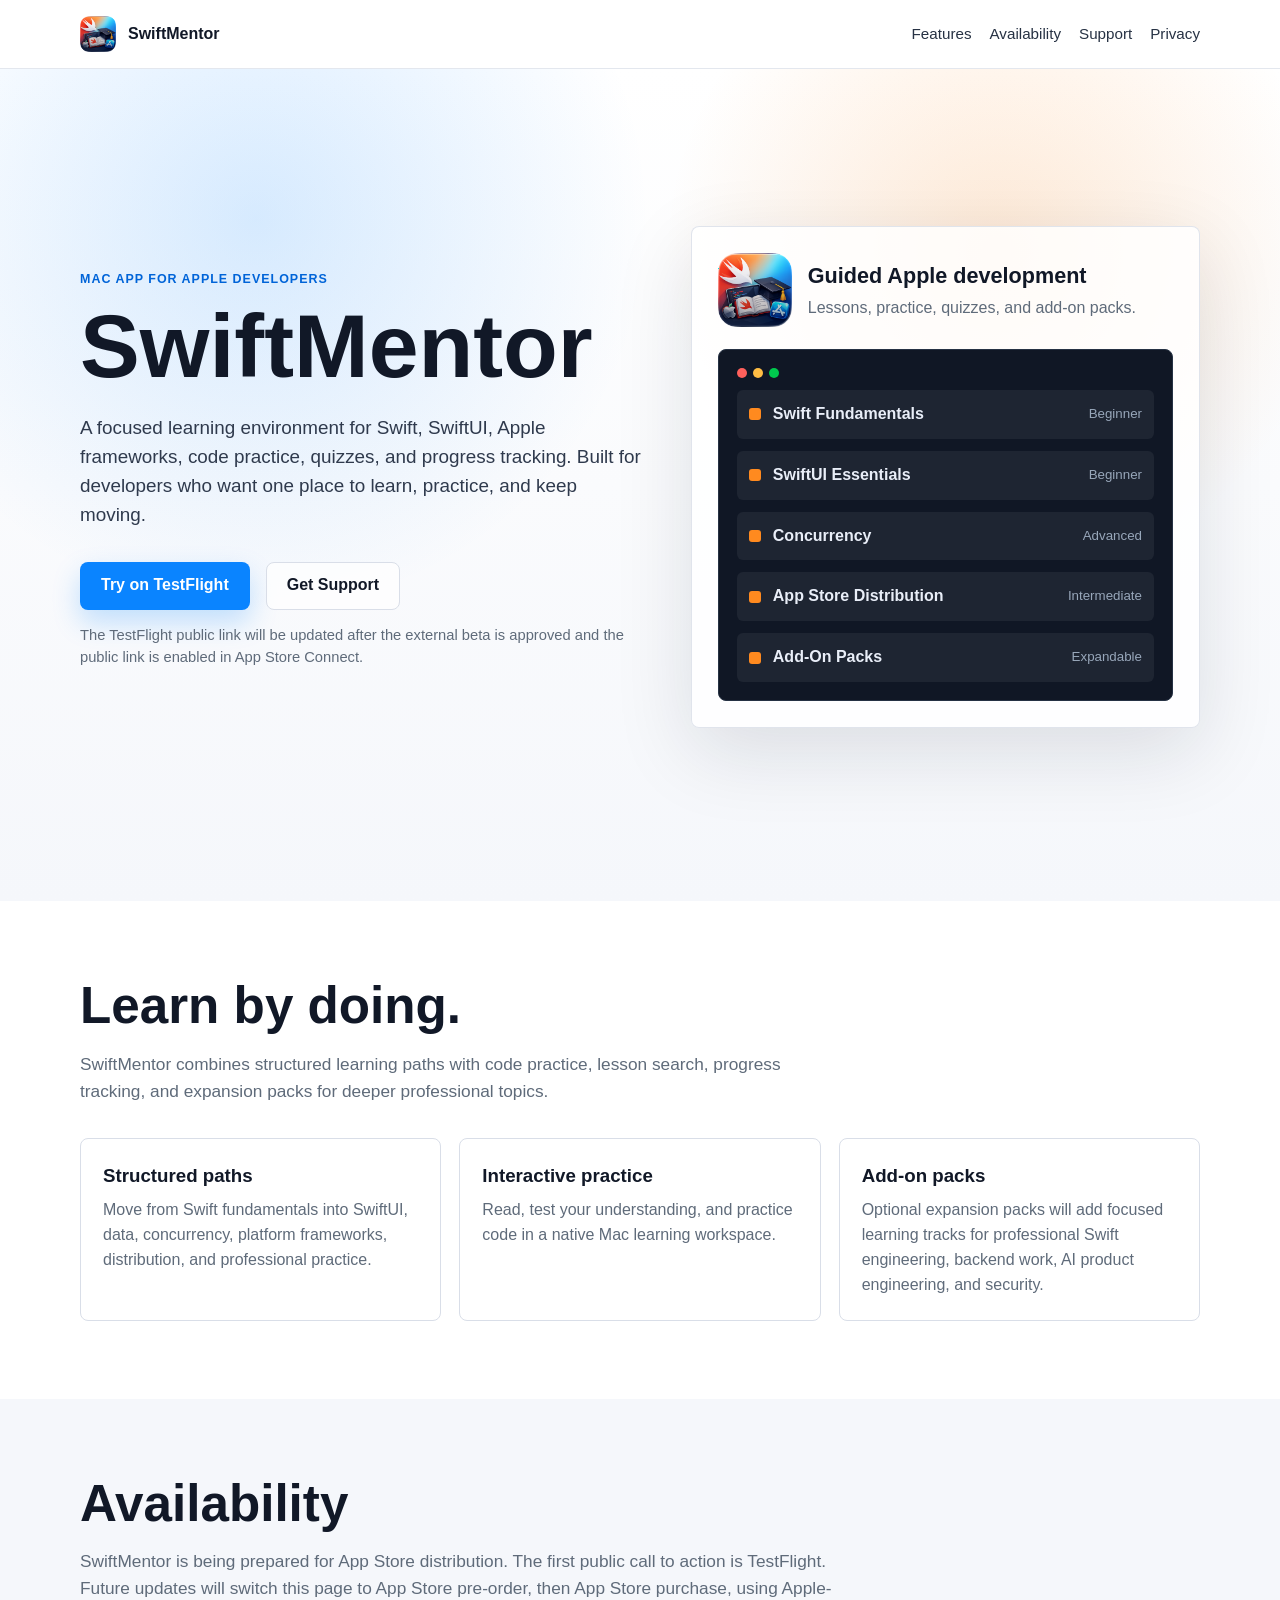
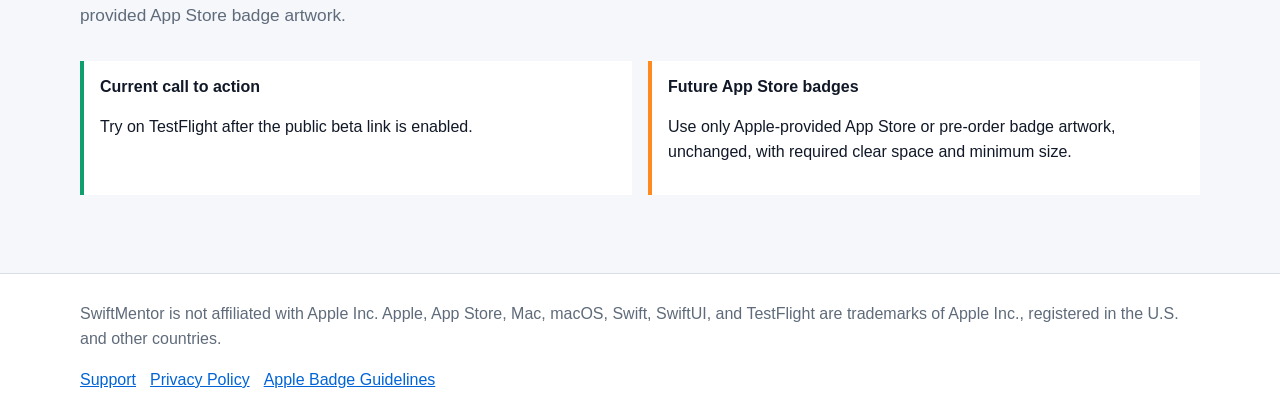
==== index.html @ 4f03663a "Create public App Store Pages site" ====
<!doctype html>
<html lang="en">
  <head>
    <meta charset="utf-8">
    <meta name="viewport" content="width=device-width, initial-scale=1">
    <title>SwiftMentor - Apple Development Tutor for Mac</title>
    <meta name="description" content="SwiftMentor is a native Mac learning app for Swift, SwiftUI, Apple frameworks, code practice, quizzes, and guided progress.">
    <meta property="og:title" content="SwiftMentor">
    <meta property="og:description" content="A focused Apple development tutor for Mac, with guided lessons, quizzes, practice, and expandable learning packs.">
    <meta property="og:type" content="website">
    <meta property="og:image" content="assets/swiftmentor-icon.png">
    <link rel="icon" href="assets/swiftmentor-icon.png">
    <link rel="stylesheet" href="styles.css">
  </head>
  <body>
    <header class="site-header">
      <nav class="nav" aria-label="Primary">
        <a class="brand" href="index.html">
          <img src="assets/swiftmentor-icon.png" alt="" width="36" height="36">
          <span>SwiftMentor</span>
        </a>
        <div class="nav-links">
          <a href="#features">Features</a>
          <a href="#availability">Availability</a>
          <a href="support.html">Support</a>
          <a href="privacy.html">Privacy</a>
        </div>
      </nav>
    </header>

    <main>
      <section class="hero">
        <div class="hero-inner hero-grid">
          <div>
            <p class="eyebrow">Mac app for Apple developers</p>
            <h1>SwiftMentor</h1>
            <p class="hero-copy">A focused learning environment for Swift, SwiftUI, Apple frameworks, code practice, quizzes, and progress tracking. Built for developers who want one place to learn, practice, and keep moving.</p>
            <div class="cta-row">
              <a class="primary-button" href="https://testflight.apple.com/join/REPLACE_WITH_PUBLIC_LINK" aria-label="Try SwiftMentor on TestFlight">Try on TestFlight</a>
              <a class="secondary-button" href="support.html">Get Support</a>
            </div>
            <p class="note">The TestFlight public link will be updated after the external beta is approved and the public link is enabled in App Store Connect.</p>
          </div>

          <div class="product-panel" aria-label="SwiftMentor preview">
            <div class="product-header">
              <img src="assets/swiftmentor-icon.png" alt="SwiftMentor app icon" width="74" height="74">
              <div>
                <h2>Guided Apple development</h2>
                <p>Lessons, practice, quizzes, and add-on packs.</p>
              </div>
            </div>
            <div class="screen" aria-hidden="true">
              <div class="screen-bar"><span class="dot"></span><span class="dot"></span><span class="dot"></span></div>
              <div class="lesson-row"><span></span><strong>Swift Fundamentals</strong><small>Beginner</small></div>
              <div class="lesson-row"><span></span><strong>SwiftUI Essentials</strong><small>Beginner</small></div>
              <div class="lesson-row"><span></span><strong>Concurrency</strong><small>Advanced</small></div>
              <div class="lesson-row"><span></span><strong>App Store Distribution</strong><small>Intermediate</small></div>
              <div class="lesson-row"><span></span><strong>Add-On Packs</strong><small>Expandable</small></div>
            </div>
          </div>
        </div>
      </section>

      <section class="section" id="features">
        <div class="section-inner">
          <h2>Learn by doing.</h2>
          <p class="section-lede">SwiftMentor combines structured learning paths with code practice, lesson search, progress tracking, and expansion packs for deeper professional topics.</p>
          <div class="feature-grid">
            <article class="feature">
              <h3>Structured paths</h3>
              <p>Move from Swift fundamentals into SwiftUI, data, concurrency, platform frameworks, distribution, and professional practice.</p>
            </article>
            <article class="feature">
              <h3>Interactive practice</h3>
              <p>Read, test your understanding, and practice code in a native Mac learning workspace.</p>
            </article>
            <article class="feature">
              <h3>Add-on packs</h3>
              <p>Optional expansion packs will add focused learning tracks for professional Swift engineering, backend work, AI product engineering, and security.</p>
            </article>
          </div>
        </div>
      </section>

      <section class="section alt" id="availability">
        <div class="section-inner">
          <h2>Availability</h2>
          <p class="section-lede">SwiftMentor is being prepared for App Store distribution. The first public call to action is TestFlight. Future updates will switch this page to App Store pre-order, then App Store purchase, using Apple-provided App Store badge artwork.</p>
          <div class="status-list">
            <div class="status-item">
              <strong>Current call to action</strong>
              <p>Try on TestFlight after the public beta link is enabled.</p>
            </div>
            <div class="status-item pending">
              <strong>Future App Store badges</strong>
              <p>Use only Apple-provided App Store or pre-order badge artwork, unchanged, with required clear space and minimum size.</p>
            </div>
          </div>
        </div>
      </section>
    </main>

    <footer class="site-footer">
      <div class="footer-inner">
        <span>SwiftMentor is not affiliated with Apple Inc. Apple, App Store, Mac, macOS, Swift, SwiftUI, and TestFlight are trademarks of Apple Inc., registered in the U.S. and other countries.</span>
        <div class="footer-links">
          <a href="support.html">Support</a>
          <a href="privacy.html">Privacy Policy</a>
          <a href="https://developer.apple.com/app-store/marketing/guidelines/">Apple Badge Guidelines</a>
        </div>
      </div>
    </footer>
  </body>
</html>
---- styles.css ----
:root {
  color-scheme: light;
  --ink: #111827;
  --muted: #5f6b7a;
  --line: #d9dee8;
  --panel: #ffffff;
  --wash: #f5f7fb;
  --blue: #0a84ff;
  --blue-dark: #0064d8;
  --orange: #ff8a1f;
  --green: #0f9f6e;
  --shadow: 0 24px 80px rgba(17, 24, 39, 0.12);
}

* {
  box-sizing: border-box;
}

body {
  margin: 0;
  font-family: -apple-system, BlinkMacSystemFont, "SF Pro Text", "Segoe UI", sans-serif;
  color: var(--ink);
  background: #fff;
  line-height: 1.55;
}

a {
  color: var(--blue-dark);
}

.site-header {
  position: sticky;
  top: 0;
  z-index: 10;
  border-bottom: 1px solid rgba(217, 222, 232, 0.72);
  background: rgba(255, 255, 255, 0.88);
  backdrop-filter: blur(18px);
}

.nav {
  width: min(1120px, calc(100% - 32px));
  margin: 0 auto;
  display: flex;
  align-items: center;
  justify-content: space-between;
  min-height: 68px;
  gap: 24px;
}

.brand {
  display: flex;
  align-items: center;
  gap: 12px;
  color: var(--ink);
  text-decoration: none;
  font-weight: 700;
}

.brand img {
  width: 36px;
  height: 36px;
  border-radius: 8px;
}

.nav-links {
  display: flex;
  align-items: center;
  gap: 18px;
  font-size: 0.95rem;
}

.nav-links a {
  color: #273244;
  text-decoration: none;
}

.hero {
  min-height: calc(100vh - 68px);
  display: grid;
  align-items: center;
  background:
    radial-gradient(circle at 20% 18%, rgba(10, 132, 255, 0.16), transparent 32%),
    radial-gradient(circle at 78% 22%, rgba(255, 138, 31, 0.18), transparent 28%),
    linear-gradient(180deg, #ffffff 0%, #f5f7fb 100%);
}

.hero-inner,
.section-inner,
.legal-main {
  width: min(1120px, calc(100% - 32px));
  margin: 0 auto;
}

.hero-grid {
  display: grid;
  grid-template-columns: minmax(0, 1.05fr) minmax(300px, 0.95fr);
  gap: 48px;
  align-items: center;
  padding: 56px 0 72px;
}

.eyebrow {
  color: var(--blue-dark);
  font-weight: 700;
  text-transform: uppercase;
  font-size: 0.78rem;
  letter-spacing: 0.08em;
  margin: 0 0 16px;
}

h1 {
  font-size: clamp(3rem, 7vw, 6.75rem);
  line-height: 0.93;
  margin: 0 0 24px;
}

.hero-copy {
  color: #2f3a4d;
  font-size: 1.18rem;
  max-width: 680px;
  margin: 0 0 32px;
}

.cta-row {
  display: flex;
  flex-wrap: wrap;
  align-items: center;
  gap: 16px;
}

.primary-button,
.secondary-button {
  min-height: 48px;
  display: inline-flex;
  align-items: center;
  justify-content: center;
  padding: 0 20px;
  border-radius: 8px;
  font-weight: 700;
  text-decoration: none;
  border: 1px solid transparent;
}

.primary-button {
  color: #fff;
  background: var(--blue);
  box-shadow: 0 12px 28px rgba(10, 132, 255, 0.24);
}

.primary-button:hover {
  background: var(--blue-dark);
}

.secondary-button {
  color: var(--ink);
  background: rgba(255, 255, 255, 0.72);
  border-color: var(--line);
}

.note {
  color: var(--muted);
  font-size: 0.92rem;
  margin-top: 14px;
}

.product-panel {
  background: rgba(255, 255, 255, 0.82);
  border: 1px solid rgba(217, 222, 232, 0.82);
  box-shadow: var(--shadow);
  border-radius: 8px;
  padding: 26px;
}

.product-header {
  display: flex;
  align-items: center;
  gap: 16px;
  margin-bottom: 22px;
}

.product-header img {
  width: 74px;
  height: 74px;
  border-radius: 16px;
}

.product-header h2 {
  margin: 0 0 4px;
  font-size: 1.35rem;
}

.product-header p {
  margin: 0;
  color: var(--muted);
}

.screen {
  min-height: 300px;
  border-radius: 8px;
  border: 1px solid #263244;
  background: #101725;
  color: #e9eef8;
  padding: 18px;
  display: grid;
  gap: 12px;
}

.screen-bar {
  display: flex;
  gap: 6px;
}

.dot {
  width: 10px;
  height: 10px;
  border-radius: 50%;
  background: #ff605c;
}

.dot:nth-child(2) {
  background: #ffbd44;
}

.dot:nth-child(3) {
  background: #00ca4e;
}

.lesson-row {
  display: grid;
  grid-template-columns: 12px 1fr auto;
  align-items: center;
  gap: 12px;
  padding: 12px;
  border-radius: 6px;
  background: rgba(255, 255, 255, 0.06);
}

.lesson-row span:first-child {
  width: 12px;
  height: 12px;
  border-radius: 3px;
  background: var(--orange);
}

.lesson-row small {
  color: #98a7ba;
}

.section {
  padding: 78px 0;
}

.section.alt {
  background: var(--wash);
}

.section h2,
.legal-main h1 {
  font-size: clamp(2rem, 4vw, 3.4rem);
  line-height: 1.05;
  margin: 0 0 18px;
}

.section-lede,
.legal-main > p {
  color: var(--muted);
  font-size: 1.08rem;
  max-width: 760px;
}

.feature-grid {
  display: grid;
  grid-template-columns: repeat(3, minmax(0, 1fr));
  gap: 18px;
  margin-top: 34px;
}

.feature {
  background: var(--panel);
  border: 1px solid var(--line);
  border-radius: 8px;
  padding: 22px;
}

.feature h3 {
  margin: 0 0 8px;
}

.feature p {
  margin: 0;
  color: var(--muted);
}

.status-list {
  display: grid;
  grid-template-columns: repeat(2, minmax(0, 1fr));
  gap: 16px;
  margin-top: 32px;
}

.status-item {
  border-left: 4px solid var(--green);
  padding: 14px 16px;
  background: #fff;
}

.status-item.pending {
  border-left-color: var(--orange);
}

.site-footer {
  border-top: 1px solid var(--line);
  padding: 28px 0;
  color: var(--muted);
}

.footer-inner {
  width: min(1120px, calc(100% - 32px));
  margin: 0 auto;
  display: flex;
  flex-wrap: wrap;
  align-items: center;
  justify-content: space-between;
  gap: 16px;
}

.footer-links {
  display: flex;
  flex-wrap: wrap;
  gap: 14px;
}

.legal-main {
  padding: 72px 0;
}

.legal-section {
  border-top: 1px solid var(--line);
  padding: 28px 0;
}

.legal-section h2 {
  margin: 0 0 10px;
}

.legal-section p,
.legal-section li {
  color: #3d4757;
}

@media (max-width: 820px) {
  .nav {
    align-items: flex-start;
    flex-direction: column;
    padding: 16px 0;
  }

  .nav-links {
    width: 100%;
    justify-content: space-between;
    gap: 10px;
  }

  .hero-grid,
  .feature-grid,
  .status-list {
    grid-template-columns: 1fr;
  }

  .hero {
    min-height: auto;
  }
}
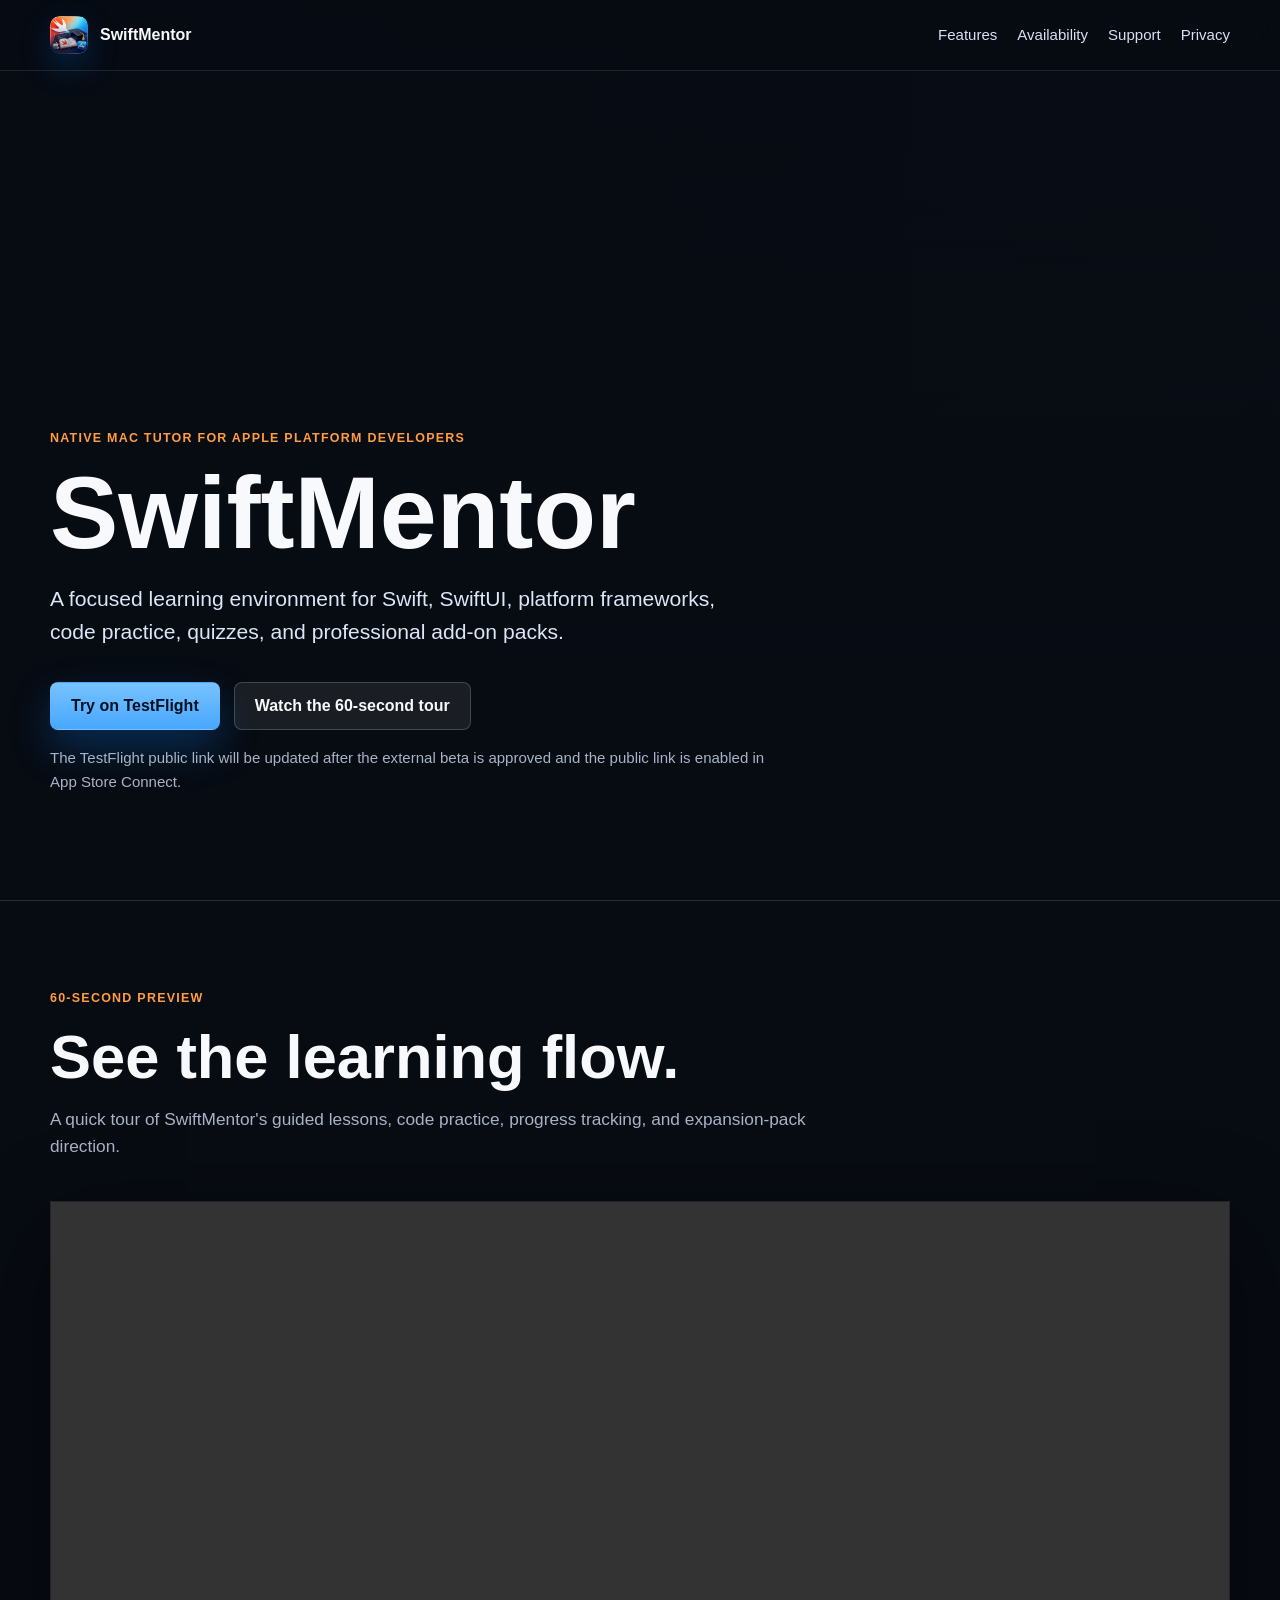
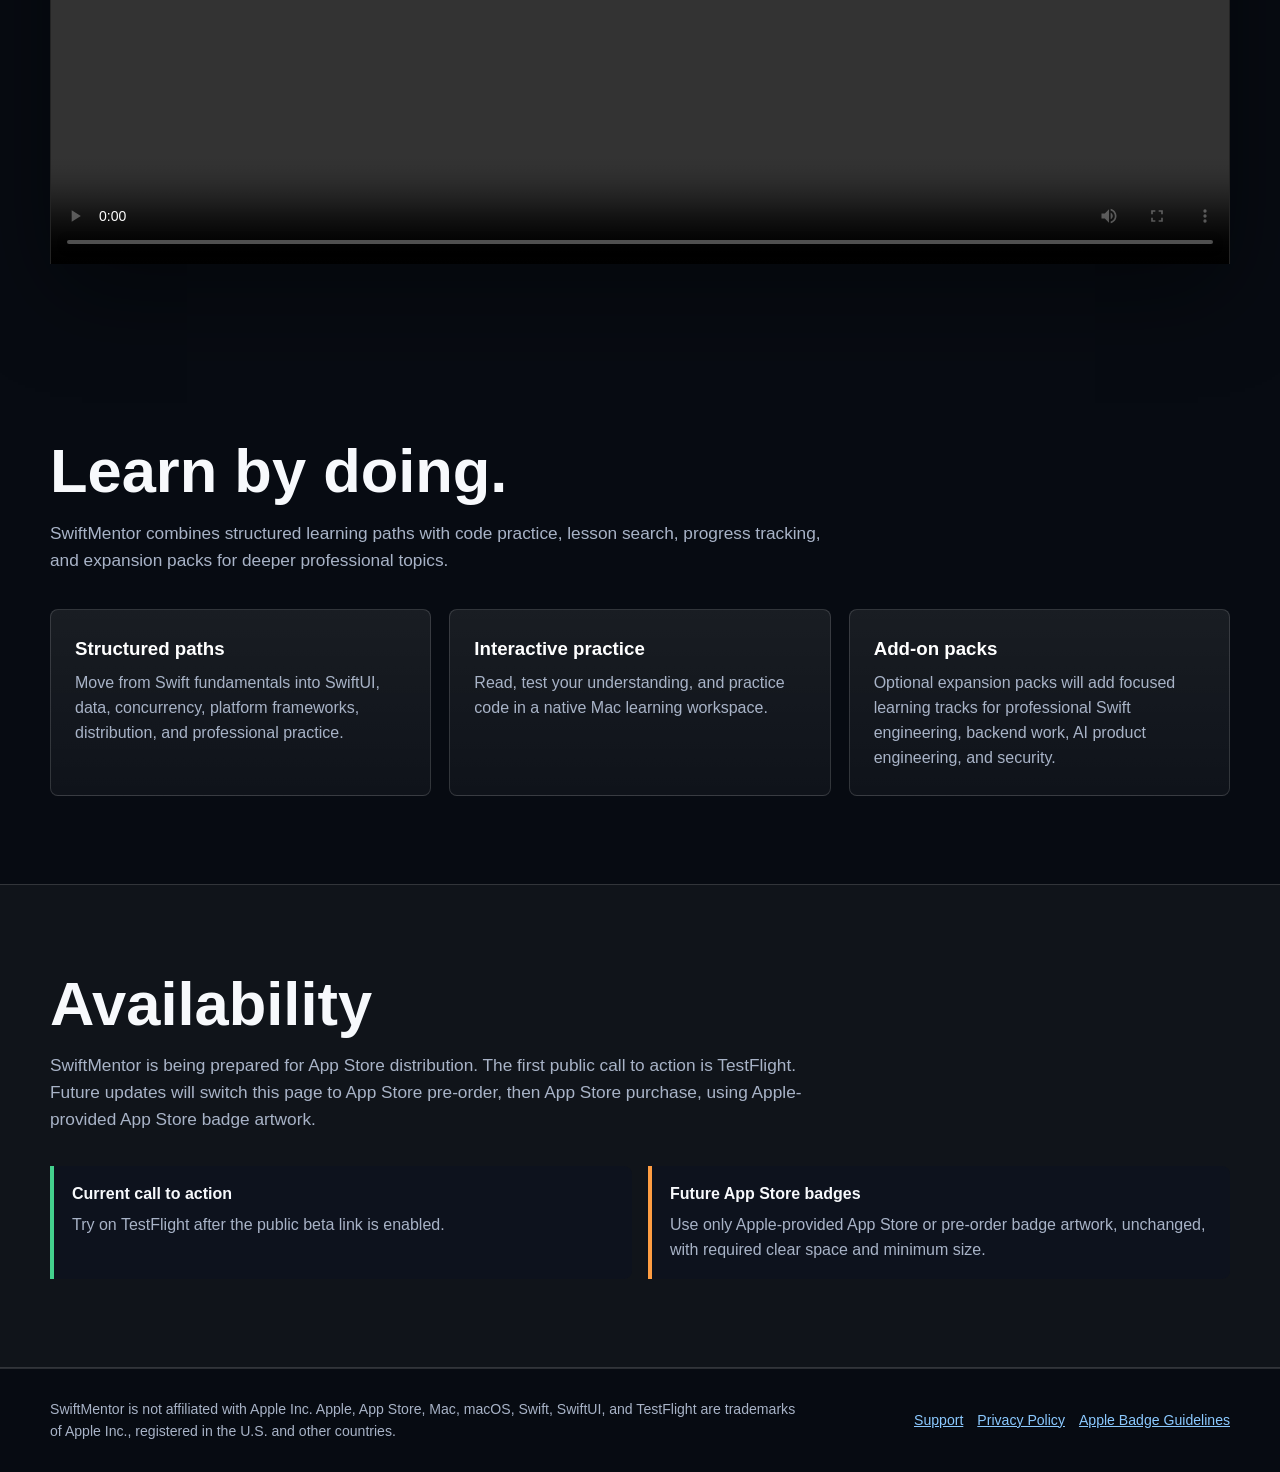
==== commit e30402fa: "Restyle marketing site with dark promo video hero" ====
--- a/index.html
+++ b/index.html
@@ -30,35 +30,29 @@
 
     <main>
       <section class="hero">
-        <div class="hero-inner hero-grid">
-          <div>
-            <p class="eyebrow">Mac app for Apple developers</p>
+        <video class="hero-video-bg" src="assets/swiftmentor-promo-60s.mp4" autoplay muted loop playsinline aria-hidden="true"></video>
+        <div class="hero-inner">
+          <div class="hero-content">
+            <p class="eyebrow">Native Mac tutor for Apple platform developers</p>
             <h1>SwiftMentor</h1>
-            <p class="hero-copy">A focused learning environment for Swift, SwiftUI, Apple frameworks, code practice, quizzes, and progress tracking. Built for developers who want one place to learn, practice, and keep moving.</p>
+            <p class="hero-copy">A focused learning environment for Swift, SwiftUI, platform frameworks, code practice, quizzes, and professional add-on packs.</p>
             <div class="cta-row">
-              <a class="primary-button" href="https://testflight.apple.com/join/REPLACE_WITH_PUBLIC_LINK" aria-label="Try SwiftMentor on TestFlight">Try on TestFlight</a>
-              <a class="secondary-button" href="support.html">Get Support</a>
+              <a class="primary-button" href="support.html#testflight" aria-label="Try SwiftMentor on TestFlight">Try on TestFlight</a>
+              <a class="secondary-button" href="#promo">Watch the 60-second tour</a>
             </div>
             <p class="note">The TestFlight public link will be updated after the external beta is approved and the public link is enabled in App Store Connect.</p>
           </div>
+        </div>
+      </section>
 
-          <div class="product-panel" aria-label="SwiftMentor preview">
-            <div class="product-header">
-              <img src="assets/swiftmentor-icon.png" alt="SwiftMentor app icon" width="74" height="74">
-              <div>
-                <h2>Guided Apple development</h2>
-                <p>Lessons, practice, quizzes, and add-on packs.</p>
-              </div>
-            </div>
-            <div class="screen" aria-hidden="true">
-              <div class="screen-bar"><span class="dot"></span><span class="dot"></span><span class="dot"></span></div>
-              <div class="lesson-row"><span></span><strong>Swift Fundamentals</strong><small>Beginner</small></div>
-              <div class="lesson-row"><span></span><strong>SwiftUI Essentials</strong><small>Beginner</small></div>
-              <div class="lesson-row"><span></span><strong>Concurrency</strong><small>Advanced</small></div>
-              <div class="lesson-row"><span></span><strong>App Store Distribution</strong><small>Intermediate</small></div>
-              <div class="lesson-row"><span></span><strong>Add-On Packs</strong><small>Expandable</small></div>
-            </div>
+      <section class="section" id="promo">
+        <div class="section-inner video-showcase">
+          <div>
+            <p class="eyebrow">60-second preview</p>
+            <h2>See the learning flow.</h2>
+            <p class="section-lede">A quick tour of SwiftMentor's guided lessons, code practice, progress tracking, and expansion-pack direction.</p>
           </div>
+          <video class="promo-video" src="assets/swiftmentor-promo-60s.mp4" controls preload="metadata" playsinline></video>
         </div>
       </section>
 
--- a/styles.css
+++ b/styles.css
@@ -1,49 +1,57 @@
 :root {
-  color-scheme: light;
-  --ink: #111827;
-  --muted: #5f6b7a;
-  --line: #d9dee8;
-  --panel: #ffffff;
-  --wash: #f5f7fb;
-  --blue: #0a84ff;
-  --blue-dark: #0064d8;
-  --orange: #ff8a1f;
-  --green: #0f9f6e;
-  --shadow: 0 24px 80px rgba(17, 24, 39, 0.12);
+  color-scheme: dark;
+  --ink: #f7f9fc;
+  --muted: #a8b3c7;
+  --soft: #dce6f6;
+  --line: rgba(255, 255, 255, 0.14);
+  --panel: rgba(13, 18, 30, 0.86);
+  --panel-solid: #111827;
+  --page: #070b12;
+  --blue: #47a7ff;
+  --blue-strong: #0a84ff;
+  --orange: #ff9d42;
+  --green: #44d18e;
+  --shadow: 0 30px 90px rgba(0, 0, 0, 0.42);
 }
 
 * {
   box-sizing: border-box;
+}
+
+html {
+  background: var(--page);
 }
 
 body {
   margin: 0;
   font-family: -apple-system, BlinkMacSystemFont, "SF Pro Text", "Segoe UI", sans-serif;
   color: var(--ink);
-  background: #fff;
+  background:
+    linear-gradient(180deg, rgba(7, 11, 18, 0.68), #070b12 680px),
+    linear-gradient(115deg, #08111f 0%, #0c1422 48%, #160f18 100%);
   line-height: 1.55;
 }
 
 a {
-  color: var(--blue-dark);
+  color: #8bc9ff;
 }
 
 .site-header {
   position: sticky;
   top: 0;
-  z-index: 10;
-  border-bottom: 1px solid rgba(217, 222, 232, 0.72);
-  background: rgba(255, 255, 255, 0.88);
+  z-index: 20;
+  border-bottom: 1px solid rgba(255, 255, 255, 0.1);
+  background: rgba(7, 11, 18, 0.76);
   backdrop-filter: blur(18px);
 }
 
 .nav {
-  width: min(1120px, calc(100% - 32px));
+  width: min(1180px, calc(100% - 36px));
   margin: 0 auto;
   display: flex;
   align-items: center;
   justify-content: space-between;
-  min-height: 68px;
+  min-height: 70px;
   gap: 24px;
 }
 
@@ -53,79 +61,102 @@
   gap: 12px;
   color: var(--ink);
   text-decoration: none;
-  font-weight: 700;
+  font-weight: 750;
 }
 
 .brand img {
-  width: 36px;
-  height: 36px;
-  border-radius: 8px;
+  width: 38px;
+  height: 38px;
+  border-radius: 9px;
+  box-shadow: 0 12px 32px rgba(10, 132, 255, 0.22);
 }
 
 .nav-links {
   display: flex;
   align-items: center;
-  gap: 18px;
-  font-size: 0.95rem;
+  gap: 20px;
+  font-size: 0.94rem;
 }
 
 .nav-links a {
-  color: #273244;
+  color: #d7e1f2;
   text-decoration: none;
 }
 
+.nav-links a:hover {
+  color: #fff;
+}
+
 .hero {
-  min-height: calc(100vh - 68px);
+  position: relative;
+  min-height: calc(100vh - 70px);
   display: grid;
-  align-items: center;
+  align-items: end;
+  overflow: hidden;
+  border-bottom: 1px solid var(--line);
+}
+
+.hero-video-bg {
+  position: absolute;
+  inset: 0;
+  width: 100%;
+  height: 100%;
+  object-fit: cover;
+  opacity: 0.46;
+  filter: saturate(0.92) contrast(1.05);
+}
+
+.hero::before {
+  content: "";
+  position: absolute;
+  inset: 0;
   background:
-    radial-gradient(circle at 20% 18%, rgba(10, 132, 255, 0.16), transparent 32%),
-    radial-gradient(circle at 78% 22%, rgba(255, 138, 31, 0.18), transparent 28%),
-    linear-gradient(180deg, #ffffff 0%, #f5f7fb 100%);
+    linear-gradient(90deg, rgba(7, 11, 18, 0.96) 0%, rgba(7, 11, 18, 0.74) 42%, rgba(7, 11, 18, 0.24) 100%),
+    linear-gradient(180deg, rgba(7, 11, 18, 0.18) 0%, rgba(7, 11, 18, 0.92) 100%);
 }
 
 .hero-inner,
 .section-inner,
 .legal-main {
-  width: min(1120px, calc(100% - 32px));
+  width: min(1180px, calc(100% - 36px));
   margin: 0 auto;
 }
 
-.hero-grid {
-  display: grid;
-  grid-template-columns: minmax(0, 1.05fr) minmax(300px, 0.95fr);
-  gap: 48px;
-  align-items: center;
-  padding: 56px 0 72px;
+.hero-content {
+  position: relative;
+  z-index: 1;
+  max-width: 760px;
+  padding: 96px 0 92px;
 }
 
 .eyebrow {
-  color: var(--blue-dark);
-  font-weight: 700;
+  color: var(--orange);
+  font-weight: 800;
   text-transform: uppercase;
   font-size: 0.78rem;
-  letter-spacing: 0.08em;
-  margin: 0 0 16px;
+  letter-spacing: 0.1em;
+  margin: 0 0 18px;
 }
 
 h1 {
-  font-size: clamp(3rem, 7vw, 6.75rem);
-  line-height: 0.93;
+  font-size: clamp(3.5rem, 8vw, 7.6rem);
+  line-height: 0.9;
   margin: 0 0 24px;
+  letter-spacing: 0;
 }
 
 .hero-copy {
-  color: #2f3a4d;
-  font-size: 1.18rem;
-  max-width: 680px;
-  margin: 0 0 32px;
+  color: var(--soft);
+  font-size: clamp(1.08rem, 2.1vw, 1.32rem);
+  max-width: 700px;
+  margin: 0 0 34px;
 }
 
 .cta-row {
   display: flex;
   flex-wrap: wrap;
   align-items: center;
-  gap: 16px;
+  gap: 14px;
 }
 
 .primary-button,
@@ -136,154 +167,95 @@
   justify-content: center;
   padding: 0 20px;
   border-radius: 8px;
-  font-weight: 700;
+  font-weight: 760;
   text-decoration: none;
   border: 1px solid transparent;
 }
 
 .primary-button {
-  color: #fff;
-  background: var(--blue);
-  box-shadow: 0 12px 28px rgba(10, 132, 255, 0.24);
+  color: #04101f;
+  background: linear-gradient(180deg, #78c2ff, var(--blue));
+  box-shadow: 0 18px 40px rgba(10, 132, 255, 0.28);
 }
 
 .primary-button:hover {
-  background: var(--blue-dark);
+  background: linear-gradient(180deg, #99d2ff, #62b7ff);
 }
 
 .secondary-button {
   color: var(--ink);
-  background: rgba(255, 255, 255, 0.72);
-  border-color: var(--line);
+  background: rgba(255, 255, 255, 0.08);
+  border-color: rgba(255, 255, 255, 0.18);
+}
+
+.secondary-button:hover {
+  background: rgba(255, 255, 255, 0.13);
 }
 
 .note {
   color: var(--muted);
-  font-size: 0.92rem;
-  margin-top: 14px;
-}
-
-.product-panel {
-  background: rgba(255, 255, 255, 0.82);
-  border: 1px solid rgba(217, 222, 232, 0.82);
-  box-shadow: var(--shadow);
-  border-radius: 8px;
-  padding: 26px;
-}
-
-.product-header {
-  display: flex;
-  align-items: center;
-  gap: 16px;
-  margin-bottom: 22px;
-}
-
-.product-header img {
-  width: 74px;
-  height: 74px;
-  border-radius: 16px;
-}
-
-.product-header h2 {
-  margin: 0 0 4px;
-  font-size: 1.35rem;
-}
-
-.product-header p {
-  margin: 0;
-  color: var(--muted);
-}
-
-.screen {
-  min-height: 300px;
-  border-radius: 8px;
-  border: 1px solid #263244;
-  background: #101725;
-  color: #e9eef8;
-  padding: 18px;
-  display: grid;
-  gap: 12px;
-}
-
-.screen-bar {
-  display: flex;
-  gap: 6px;
-}
-
-.dot {
-  width: 10px;
-  height: 10px;
-  border-radius: 50%;
-  background: #ff605c;
-}
-
-.dot:nth-child(2) {
-  background: #ffbd44;
-}
-
-.dot:nth-child(3) {
-  background: #00ca4e;
-}
-
-.lesson-row {
-  display: grid;
-  grid-template-columns: 12px 1fr auto;
-  align-items: center;
-  gap: 12px;
-  padding: 12px;
-  border-radius: 6px;
-  background: rgba(255, 255, 255, 0.06);
-}
-
-.lesson-row span:first-child {
-  width: 12px;
-  height: 12px;
-  border-radius: 3px;
-  background: var(--orange);
-}
-
-.lesson-row small {
-  color: #98a7ba;
+  font-size: 0.94rem;
+  margin-top: 16px;
+  max-width: 720px;
 }
 
 .section {
-  padding: 78px 0;
+  padding: 88px 0;
 }
 
 .section.alt {
-  background: var(--wash);
+  background: rgba(255, 255, 255, 0.035);
+  border-top: 1px solid var(--line);
+  border-bottom: 1px solid var(--line);
 }
 
 .section h2,
 .legal-main h1 {
-  font-size: clamp(2rem, 4vw, 3.4rem);
-  line-height: 1.05;
+  font-size: clamp(2.25rem, 4.8vw, 4.5rem);
+  line-height: 1;
   margin: 0 0 18px;
+  letter-spacing: 0;
 }
 
 .section-lede,
 .legal-main > p {
   color: var(--muted);
   font-size: 1.08rem;
-  max-width: 760px;
+  max-width: 780px;
+}
+
+.video-showcase {
+  display: grid;
+  grid-template-columns: minmax(0, 1fr);
+  gap: 24px;
+}
+
+.promo-video {
+  width: 100%;
+  display: block;
+  aspect-ratio: 16 / 9;
+  border: 1px solid rgba(255, 255, 255, 0.14);
+  background: #000;
+  box-shadow: var(--shadow);
 }
 
 .feature-grid {
   display: grid;
   grid-template-columns: repeat(3, minmax(0, 1fr));
   gap: 18px;
-  margin-top: 34px;
+  margin-top: 36px;
 }
 
 .feature {
-  background: var(--panel);
+  background: linear-gradient(180deg, rgba(255, 255, 255, 0.075), rgba(255, 255, 255, 0.035));
   border: 1px solid var(--line);
   border-radius: 8px;
-  padding: 22px;
+  padding: 24px;
 }
 
 .feature h3 {
   margin: 0 0 8px;
+  color: #fff;
 }
 
 .feature p {
@@ -295,33 +267,45 @@
   display: grid;
   grid-template-columns: repeat(2, minmax(0, 1fr));
   gap: 16px;
-  margin-top: 32px;
+  margin-top: 34px;
 }
 
 .status-item {
   border-left: 4px solid var(--green);
-  padding: 14px 16px;
-  background: #fff;
+  padding: 16px 18px;
+  background: var(--panel);
+  border-radius: 0 8px 8px 0;
 }
 
 .status-item.pending {
   border-left-color: var(--orange);
 }
 
+.status-item p {
+  color: var(--muted);
+  margin: 6px 0 0;
+}
+
 .site-footer {
   border-top: 1px solid var(--line);
-  padding: 28px 0;
-  color: var(--muted);
+  padding: 30px 0;
+  color: var(--muted);
+  background: #070b12;
 }
 
 .footer-inner {
-  width: min(1120px, calc(100% - 32px));
+  width: min(1180px, calc(100% - 36px));
   margin: 0 auto;
   display: flex;
   flex-wrap: wrap;
   align-items: center;
   justify-content: space-between;
   gap: 16px;
+  font-size: 0.88rem;
+}
+
+.footer-inner span {
+  max-width: 760px;
 }
 
 .footer-links {
@@ -331,7 +315,7 @@
 }
 
 .legal-main {
-  padding: 72px 0;
+  padding: 78px 0;
 }
 
 .legal-section {
@@ -341,11 +325,12 @@
 
 .legal-section h2 {
   margin: 0 0 10px;
+  color: #fff;
 }
 
 .legal-section p,
 .legal-section li {
-  color: #3d4757;
+  color: #c3ccda;
 }
 
 @media (max-width: 820px) {
@@ -361,14 +346,23 @@
     gap: 10px;
   }
 
-  .hero-grid,
+  .hero {
+    min-height: 720px;
+  }
+
+  .hero::before {
+    background:
+      linear-gradient(180deg, rgba(7, 11, 18, 0.7) 0%, rgba(7, 11, 18, 0.96) 70%),
+      linear-gradient(90deg, rgba(7, 11, 18, 0.92), rgba(7, 11, 18, 0.5));
+  }
+
+  .hero-content {
+    padding: 70px 0 54px;
+  }
+
   .feature-grid,
   .status-list {
     grid-template-columns: 1fr;
   }
-
-  .hero {
-    min-height: auto;
-  }
-}
-
+}
+
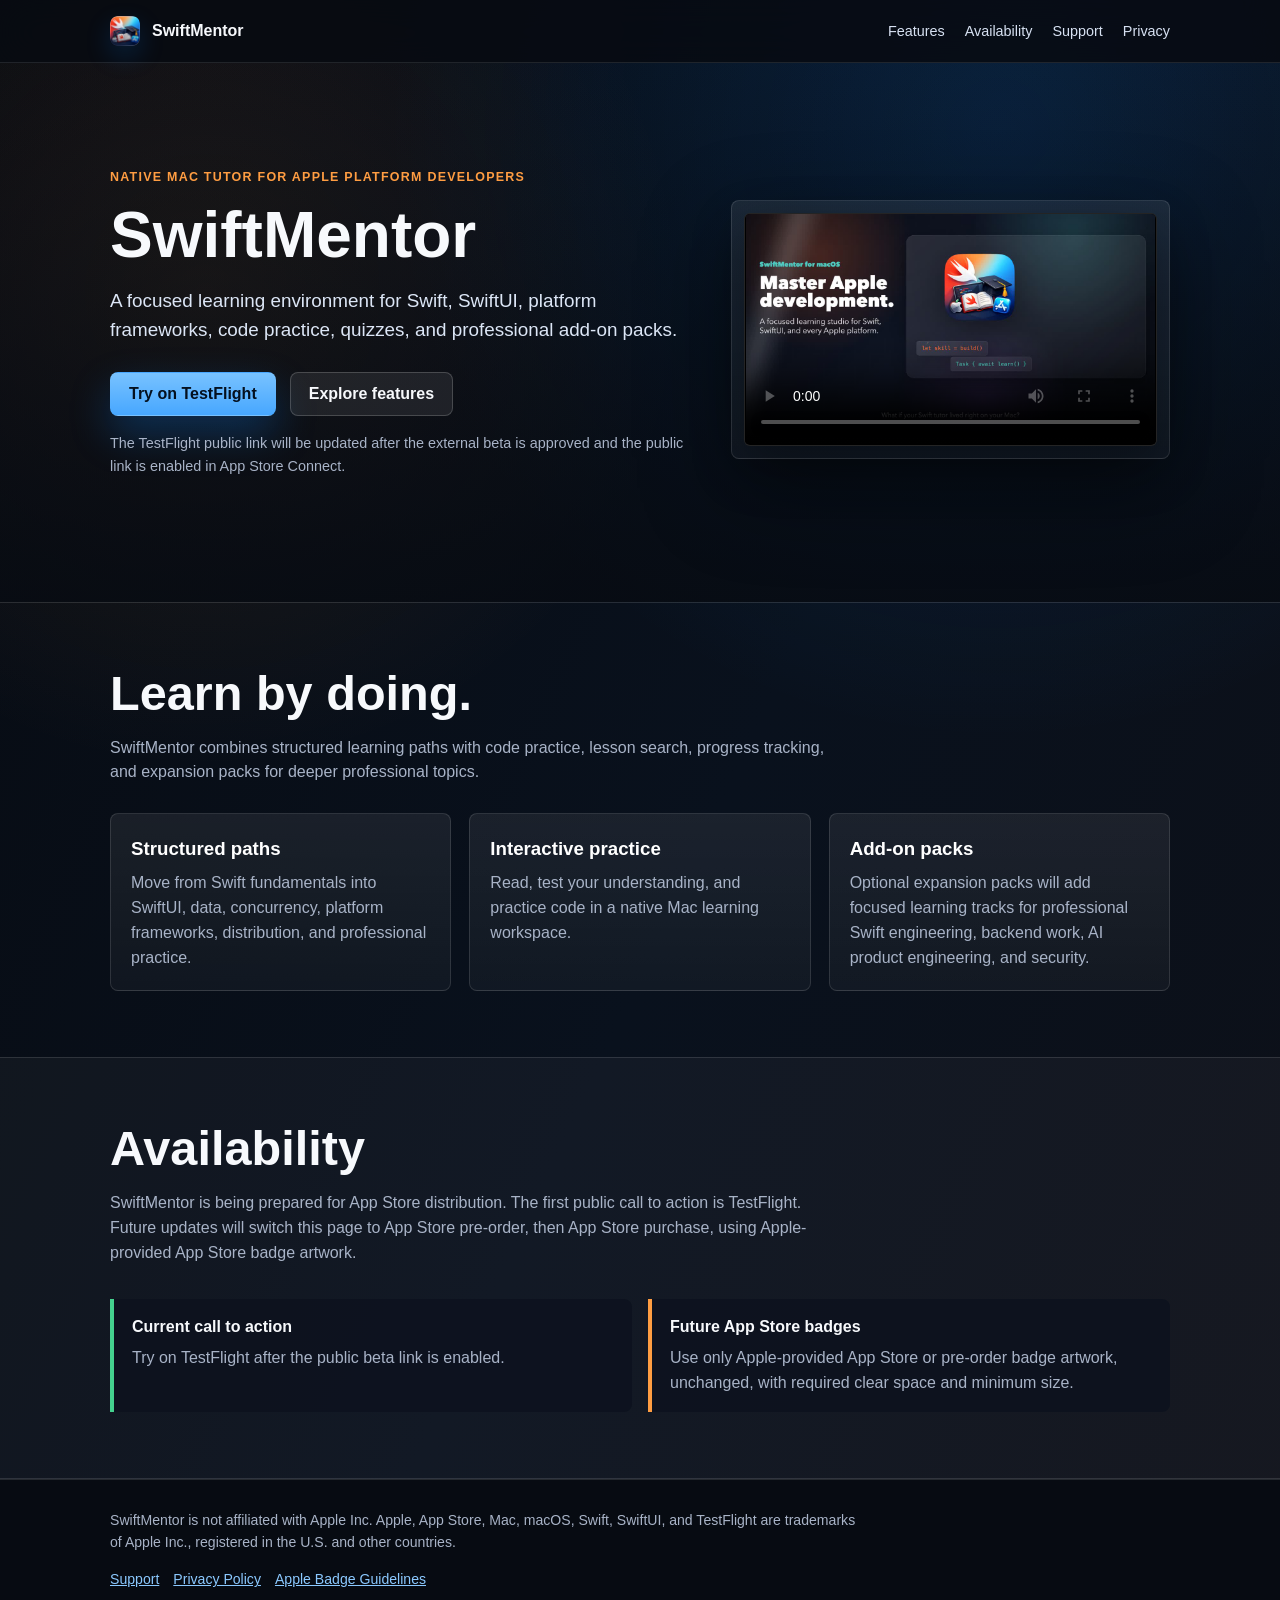
==== commit d4b943a5: "Tighten dark marketing page layout" ====
--- a/index.html
+++ b/index.html
@@ -30,29 +30,20 @@
 
     <main>
       <section class="hero">
-        <video class="hero-video-bg" src="assets/swiftmentor-promo-60s.mp4" autoplay muted loop playsinline aria-hidden="true"></video>
-        <div class="hero-inner">
+        <div class="hero-inner hero-grid">
           <div class="hero-content">
             <p class="eyebrow">Native Mac tutor for Apple platform developers</p>
             <h1>SwiftMentor</h1>
             <p class="hero-copy">A focused learning environment for Swift, SwiftUI, platform frameworks, code practice, quizzes, and professional add-on packs.</p>
             <div class="cta-row">
               <a class="primary-button" href="support.html#testflight" aria-label="Try SwiftMentor on TestFlight">Try on TestFlight</a>
-              <a class="secondary-button" href="#promo">Watch the 60-second tour</a>
+              <a class="secondary-button" href="#features">Explore features</a>
             </div>
             <p class="note">The TestFlight public link will be updated after the external beta is approved and the public link is enabled in App Store Connect.</p>
           </div>
-        </div>
-      </section>
-
-      <section class="section" id="promo">
-        <div class="section-inner video-showcase">
-          <div>
-            <p class="eyebrow">60-second preview</p>
-            <h2>See the learning flow.</h2>
-            <p class="section-lede">A quick tour of SwiftMentor's guided lessons, code practice, progress tracking, and expansion-pack direction.</p>
+          <div class="hero-media" aria-label="SwiftMentor promo video">
+            <video class="promo-video" src="assets/swiftmentor-promo-60s.mp4" poster="assets/swiftmentor-promo-poster.jpg" controls preload="metadata" playsinline></video>
           </div>
-          <video class="promo-video" src="assets/swiftmentor-promo-60s.mp4" controls preload="metadata" playsinline></video>
         </div>
       </section>
 
--- a/styles.css
+++ b/styles.css
@@ -3,8 +3,8 @@
   --ink: #f7f9fc;
   --muted: #a8b3c7;
   --soft: #dce6f6;
-  --line: rgba(255, 255, 255, 0.14);
-  --panel: rgba(13, 18, 30, 0.86);
+  --line: rgba(255, 255, 255, 0.12);
+  --panel: rgba(13, 18, 30, 0.9);
   --panel-solid: #111827;
   --page: #070b12;
   --blue: #47a7ff;
@@ -27,8 +27,9 @@
   font-family: -apple-system, BlinkMacSystemFont, "SF Pro Text", "Segoe UI", sans-serif;
   color: var(--ink);
   background:
-    linear-gradient(180deg, rgba(7, 11, 18, 0.68), #070b12 680px),
-    linear-gradient(115deg, #08111f 0%, #0c1422 48%, #160f18 100%);
+    radial-gradient(circle at 78% 8%, rgba(10, 132, 255, 0.16), transparent 34%),
+    radial-gradient(circle at 16% 18%, rgba(255, 157, 66, 0.1), transparent 28%),
+    linear-gradient(115deg, #070b12 0%, #09111d 54%, #0d1018 100%);
   line-height: 1.55;
 }
 
@@ -41,17 +42,17 @@
   top: 0;
   z-index: 20;
   border-bottom: 1px solid rgba(255, 255, 255, 0.1);
-  background: rgba(7, 11, 18, 0.76);
+  background: rgba(7, 11, 18, 0.88);
   backdrop-filter: blur(18px);
 }
 
 .nav {
-  width: min(1180px, calc(100% - 36px));
+  width: min(1060px, calc(100% - 36px));
   margin: 0 auto;
   display: flex;
   align-items: center;
   justify-content: space-between;
-  min-height: 70px;
+  min-height: 62px;
   gap: 24px;
 }
 
@@ -65,17 +66,17 @@
 }
 
 .brand img {
-  width: 38px;
-  height: 38px;
-  border-radius: 9px;
-  box-shadow: 0 12px 32px rgba(10, 132, 255, 0.22);
+  width: 30px;
+  height: 30px;
+  border-radius: 7px;
+  box-shadow: 0 10px 26px rgba(10, 132, 255, 0.18);
 }
 
 .nav-links {
   display: flex;
   align-items: center;
   gap: 20px;
-  font-size: 0.94rem;
+  font-size: 0.9rem;
 }
 
 .nav-links a {
@@ -89,21 +90,11 @@
 
 .hero {
   position: relative;
-  min-height: calc(100vh - 70px);
+  min-height: 540px;
   display: grid;
-  align-items: end;
+  align-items: center;
   overflow: hidden;
   border-bottom: 1px solid var(--line);
-}
-
-.hero-video-bg {
-  position: absolute;
-  inset: 0;
-  width: 100%;
-  height: 100%;
-  object-fit: cover;
-  opacity: 0.46;
-  filter: saturate(0.92) contrast(1.05);
 }
 
 .hero::before {
@@ -111,22 +102,29 @@
   position: absolute;
   inset: 0;
   background:
-    linear-gradient(90deg, rgba(7, 11, 18, 0.96) 0%, rgba(7, 11, 18, 0.74) 42%, rgba(7, 11, 18, 0.24) 100%),
-    linear-gradient(180deg, rgba(7, 11, 18, 0.18) 0%, rgba(7, 11, 18, 0.92) 100%);
+    linear-gradient(180deg, rgba(7, 11, 18, 0.08) 0%, rgba(7, 11, 18, 0.86) 100%);
 }
 
 .hero-inner,
 .section-inner,
 .legal-main {
-  width: min(1180px, calc(100% - 36px));
+  width: min(1060px, calc(100% - 36px));
   margin: 0 auto;
+}
+
+.hero-grid {
+  position: relative;
+  z-index: 1;
+  display: grid;
+  grid-template-columns: minmax(0, 0.96fr) minmax(320px, 0.72fr);
+  gap: 36px;
+  align-items: center;
+  padding: 46px 0 52px;
 }
 
 .hero-content {
   position: relative;
-  z-index: 1;
-  max-width: 760px;
-  padding: 96px 0 92px;
+  max-width: 640px;
 }
 
 .eyebrow {
@@ -139,17 +137,17 @@
 }
 
 h1 {
-  font-size: clamp(3.5rem, 8vw, 7.6rem);
-  line-height: 0.9;
-  margin: 0 0 24px;
+  font-size: clamp(2.65rem, 5vw, 4.65rem);
+  line-height: 0.95;
+  margin: 0 0 20px;
   letter-spacing: 0;
 }
 
 .hero-copy {
   color: var(--soft);
-  font-size: clamp(1.08rem, 2.1vw, 1.32rem);
-  max-width: 700px;
-  margin: 0 0 34px;
+  font-size: clamp(1rem, 1.6vw, 1.18rem);
+  max-width: 620px;
+  margin: 0 0 28px;
 }
 
 .cta-row {
@@ -161,11 +159,11 @@
 
 .primary-button,
 .secondary-button {
-  min-height: 48px;
+  min-height: 44px;
   display: inline-flex;
   align-items: center;
   justify-content: center;
-  padding: 0 20px;
+  padding: 0 18px;
   border-radius: 8px;
   font-weight: 760;
   text-decoration: none;
@@ -194,13 +192,13 @@
 
 .note {
   color: var(--muted);
-  font-size: 0.94rem;
+  font-size: 0.9rem;
   margin-top: 16px;
   max-width: 720px;
 }
 
 .section {
-  padding: 88px 0;
+  padding: 66px 0;
 }
 
 .section.alt {
@@ -211,7 +209,7 @@
 
 .section h2,
 .legal-main h1 {
-  font-size: clamp(2.25rem, 4.8vw, 4.5rem);
+  font-size: clamp(2rem, 3.8vw, 3.3rem);
   line-height: 1;
   margin: 0 0 18px;
   letter-spacing: 0;
@@ -220,14 +218,35 @@
 .section-lede,
 .legal-main > p {
   color: var(--muted);
-  font-size: 1.08rem;
-  max-width: 780px;
+  font-size: 1rem;
+  max-width: 720px;
 }
 
 .video-showcase {
   display: grid;
-  grid-template-columns: minmax(0, 1fr);
-  gap: 24px;
+  grid-template-columns: minmax(260px, 0.72fr) minmax(320px, 0.9fr);
+  gap: 34px;
+  align-items: center;
+}
+
+.hero-media,
+.promo-frame {
+  background: linear-gradient(180deg, rgba(255, 255, 255, 0.08), rgba(255, 255, 255, 0.035));
+  border: 1px solid var(--line);
+  border-radius: 8px;
+  box-shadow: var(--shadow);
+}
+
+.hero-media {
+  width: min(100%, 520px);
+  padding: 12px;
+  justify-self: end;
+}
+
+.promo-frame {
+  width: min(100%, 540px);
+  padding: 12px;
+  justify-self: end;
 }
 
 .promo-video {
@@ -236,21 +255,26 @@
   aspect-ratio: 16 / 9;
   border: 1px solid rgba(255, 255, 255, 0.14);
   background: #000;
-  box-shadow: var(--shadow);
+  border-radius: 6px;
+  box-shadow: 0 18px 50px rgba(0, 0, 0, 0.36);
 }
 
 .feature-grid {
   display: grid;
   grid-template-columns: repeat(3, minmax(0, 1fr));
   gap: 18px;
-  margin-top: 36px;
+  margin-top: 28px;
+}
+
+.hero-media .promo-video {
+  max-height: 292px;
 }
 
 .feature {
   background: linear-gradient(180deg, rgba(255, 255, 255, 0.075), rgba(255, 255, 255, 0.035));
   border: 1px solid var(--line);
   border-radius: 8px;
-  padding: 24px;
+  padding: 20px;
 }
 
 .feature h3 {
@@ -294,7 +318,7 @@
 }
 
 .footer-inner {
-  width: min(1180px, calc(100% - 36px));
+  width: min(1060px, calc(100% - 36px));
   margin: 0 auto;
   display: flex;
   flex-wrap: wrap;
@@ -315,7 +339,7 @@
 }
 
 .legal-main {
-  padding: 78px 0;
+  padding: 64px 0;
 }
 
 .legal-section {
@@ -347,22 +371,31 @@
   }
 
   .hero {
-    min-height: 720px;
+    min-height: auto;
   }
 
   .hero::before {
-    background:
-      linear-gradient(180deg, rgba(7, 11, 18, 0.7) 0%, rgba(7, 11, 18, 0.96) 70%),
-      linear-gradient(90deg, rgba(7, 11, 18, 0.92), rgba(7, 11, 18, 0.5));
-  }
-
-  .hero-content {
-    padding: 70px 0 54px;
+    background: linear-gradient(180deg, rgba(7, 11, 18, 0.04) 0%, rgba(7, 11, 18, 0.82) 100%);
+  }
+
+  .hero-grid {
+    grid-template-columns: 1fr;
+    gap: 28px;
+    padding: 48px 0 50px;
   }
 
   .feature-grid,
-  .status-list {
+  .status-list,
+  .video-showcase {
     grid-template-columns: 1fr;
   }
-}
-
+
+  .promo-frame {
+    justify-self: stretch;
+  }
+
+  .hero-media {
+    justify-self: stretch;
+    width: 100%;
+  }
+}
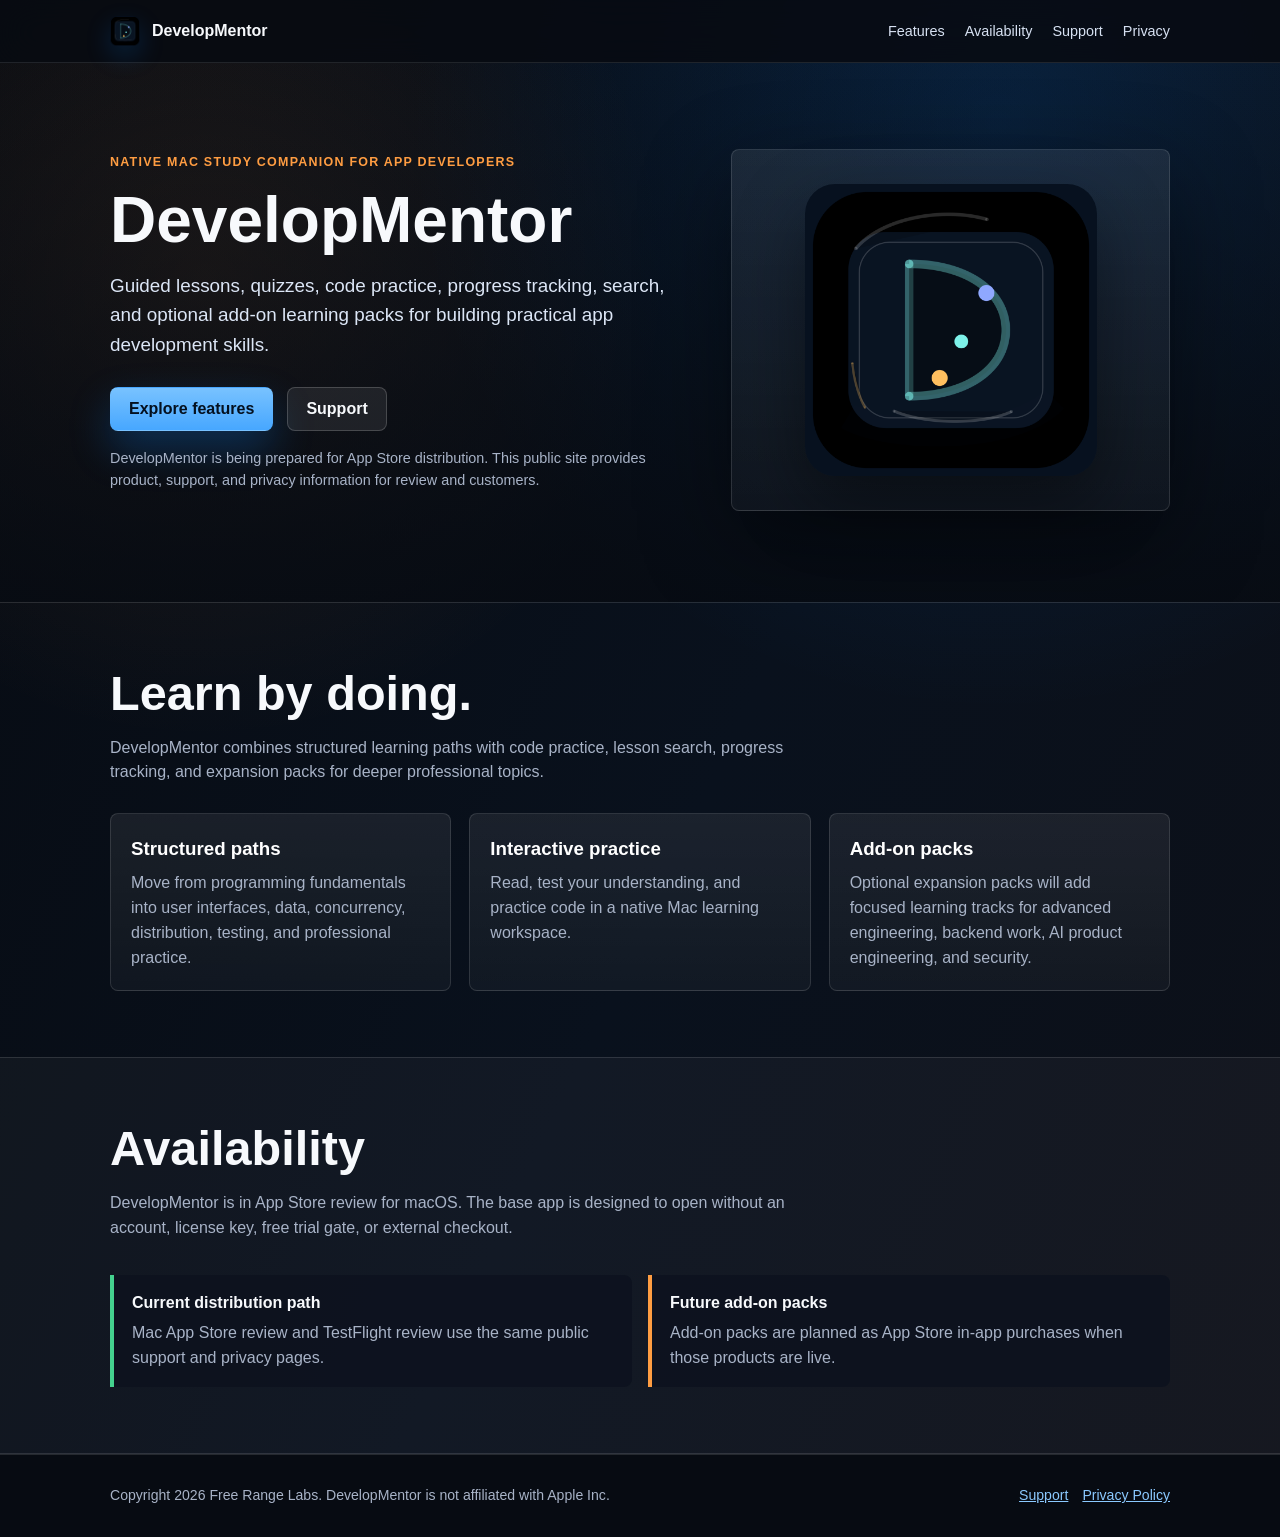
==== commit 0955bc61: "Rebrand public App Store site to DevelopMentor" ====
--- a/index.html
+++ b/index.html
@@ -3,21 +3,22 @@
   <head>
     <meta charset="utf-8">
     <meta name="viewport" content="width=device-width, initial-scale=1">
-    <title>SwiftMentor - Apple Development Tutor for Mac</title>
-    <meta name="description" content="SwiftMentor is a native Mac learning app for Swift, SwiftUI, Apple frameworks, code practice, quizzes, and guided progress.">
-    <meta property="og:title" content="SwiftMentor">
-    <meta property="og:description" content="A focused Apple development tutor for Mac, with guided lessons, quizzes, practice, and expandable learning packs.">
+    <title>DevelopMentor - Code Lessons for App Builders</title>
+    <meta name="description" content="DevelopMentor is a native Mac learning app for app development lessons, quizzes, code practice, progress tracking, and optional add-on packs.">
+    <meta property="og:title" content="DevelopMentor">
+    <meta property="og:description" content="Guided app development lessons, quizzes, code practice, progress tracking, and add-on learning packs.">
     <meta property="og:type" content="website">
-    <meta property="og:image" content="assets/swiftmentor-icon.png">
-    <link rel="icon" href="assets/swiftmentor-icon.png">
+    <meta property="og:url" content="https://noktirnal42.github.io/DevelopMentor-AppStore/">
+    <meta property="og:image" content="assets/developmentor-icon.png">
+    <link rel="icon" href="assets/developmentor-icon.png">
     <link rel="stylesheet" href="styles.css">
   </head>
   <body>
     <header class="site-header">
       <nav class="nav" aria-label="Primary">
         <a class="brand" href="index.html">
-          <img src="assets/swiftmentor-icon.png" alt="" width="36" height="36">
-          <span>SwiftMentor</span>
+          <img src="assets/developmentor-icon.png" alt="" width="36" height="36">
+          <span>DevelopMentor</span>
         </a>
         <div class="nav-links">
           <a href="#features">Features</a>
@@ -32,17 +33,17 @@
       <section class="hero">
         <div class="hero-inner hero-grid">
           <div class="hero-content">
-            <p class="eyebrow">Native Mac tutor for Apple platform developers</p>
-            <h1>SwiftMentor</h1>
-            <p class="hero-copy">A focused learning environment for Swift, SwiftUI, platform frameworks, code practice, quizzes, and professional add-on packs.</p>
+            <p class="eyebrow">Native Mac study companion for app developers</p>
+            <h1>DevelopMentor</h1>
+            <p class="hero-copy">Guided lessons, quizzes, code practice, progress tracking, search, and optional add-on learning packs for building practical app development skills.</p>
             <div class="cta-row">
-              <a class="primary-button" href="support.html#testflight" aria-label="Try SwiftMentor on TestFlight">Try on TestFlight</a>
-              <a class="secondary-button" href="#features">Explore features</a>
+              <a class="primary-button" href="#features">Explore features</a>
+              <a class="secondary-button" href="support.html">Support</a>
             </div>
-            <p class="note">The TestFlight public link will be updated after the external beta is approved and the public link is enabled in App Store Connect.</p>
+            <p class="note">DevelopMentor is being prepared for App Store distribution. This public site provides product, support, and privacy information for review and customers.</p>
           </div>
-          <div class="hero-media" aria-label="SwiftMentor promo video">
-            <video class="promo-video" src="assets/swiftmentor-promo-60s.mp4" poster="assets/swiftmentor-promo-poster.jpg" controls preload="metadata" playsinline></video>
+          <div class="hero-media app-icon-showcase" aria-label="DevelopMentor app icon">
+            <img src="assets/developmentor-icon.png" alt="DevelopMentor app icon">
           </div>
         </div>
       </section>
@@ -50,11 +51,11 @@
       <section class="section" id="features">
         <div class="section-inner">
           <h2>Learn by doing.</h2>
-          <p class="section-lede">SwiftMentor combines structured learning paths with code practice, lesson search, progress tracking, and expansion packs for deeper professional topics.</p>
+          <p class="section-lede">DevelopMentor combines structured learning paths with code practice, lesson search, progress tracking, and expansion packs for deeper professional topics.</p>
           <div class="feature-grid">
             <article class="feature">
               <h3>Structured paths</h3>
-              <p>Move from Swift fundamentals into SwiftUI, data, concurrency, platform frameworks, distribution, and professional practice.</p>
+              <p>Move from programming fundamentals into user interfaces, data, concurrency, distribution, testing, and professional practice.</p>
             </article>
             <article class="feature">
               <h3>Interactive practice</h3>
@@ -62,7 +63,7 @@
             </article>
             <article class="feature">
               <h3>Add-on packs</h3>
-              <p>Optional expansion packs will add focused learning tracks for professional Swift engineering, backend work, AI product engineering, and security.</p>
+              <p>Optional expansion packs will add focused learning tracks for advanced engineering, backend work, AI product engineering, and security.</p>
             </article>
           </div>
         </div>
@@ -71,15 +72,15 @@
       <section class="section alt" id="availability">
         <div class="section-inner">
           <h2>Availability</h2>
-          <p class="section-lede">SwiftMentor is being prepared for App Store distribution. The first public call to action is TestFlight. Future updates will switch this page to App Store pre-order, then App Store purchase, using Apple-provided App Store badge artwork.</p>
+          <p class="section-lede">DevelopMentor is in App Store review for macOS. The base app is designed to open without an account, license key, free trial gate, or external checkout.</p>
           <div class="status-list">
             <div class="status-item">
-              <strong>Current call to action</strong>
-              <p>Try on TestFlight after the public beta link is enabled.</p>
+              <strong>Current distribution path</strong>
+              <p>Mac App Store review and TestFlight review use the same public support and privacy pages.</p>
             </div>
             <div class="status-item pending">
-              <strong>Future App Store badges</strong>
-              <p>Use only Apple-provided App Store or pre-order badge artwork, unchanged, with required clear space and minimum size.</p>
+              <strong>Future add-on packs</strong>
+              <p>Add-on packs are planned as App Store in-app purchases when those products are live.</p>
             </div>
           </div>
         </div>
@@ -88,11 +89,10 @@
 
     <footer class="site-footer">
       <div class="footer-inner">
-        <span>SwiftMentor is not affiliated with Apple Inc. Apple, App Store, Mac, macOS, Swift, SwiftUI, and TestFlight are trademarks of Apple Inc., registered in the U.S. and other countries.</span>
+        <span>Copyright 2026 Free Range Labs. DevelopMentor is not affiliated with Apple Inc.</span>
         <div class="footer-links">
           <a href="support.html">Support</a>
           <a href="privacy.html">Privacy Policy</a>
-          <a href="https://developer.apple.com/app-store/marketing/guidelines/">Apple Badge Guidelines</a>
         </div>
       </div>
     </footer>
--- a/styles.css
+++ b/styles.css
@@ -259,6 +259,19 @@
   box-shadow: 0 18px 50px rgba(0, 0, 0, 0.36);
 }
 
+.app-icon-showcase {
+  display: grid;
+  place-items: center;
+  padding: 34px;
+}
+
+.app-icon-showcase img {
+  width: min(100%, 292px);
+  aspect-ratio: 1;
+  border-radius: 30px;
+  box-shadow: 0 28px 70px rgba(0, 0, 0, 0.42);
+}
+
 .feature-grid {
   display: grid;
   grid-template-columns: repeat(3, minmax(0, 1fr));
